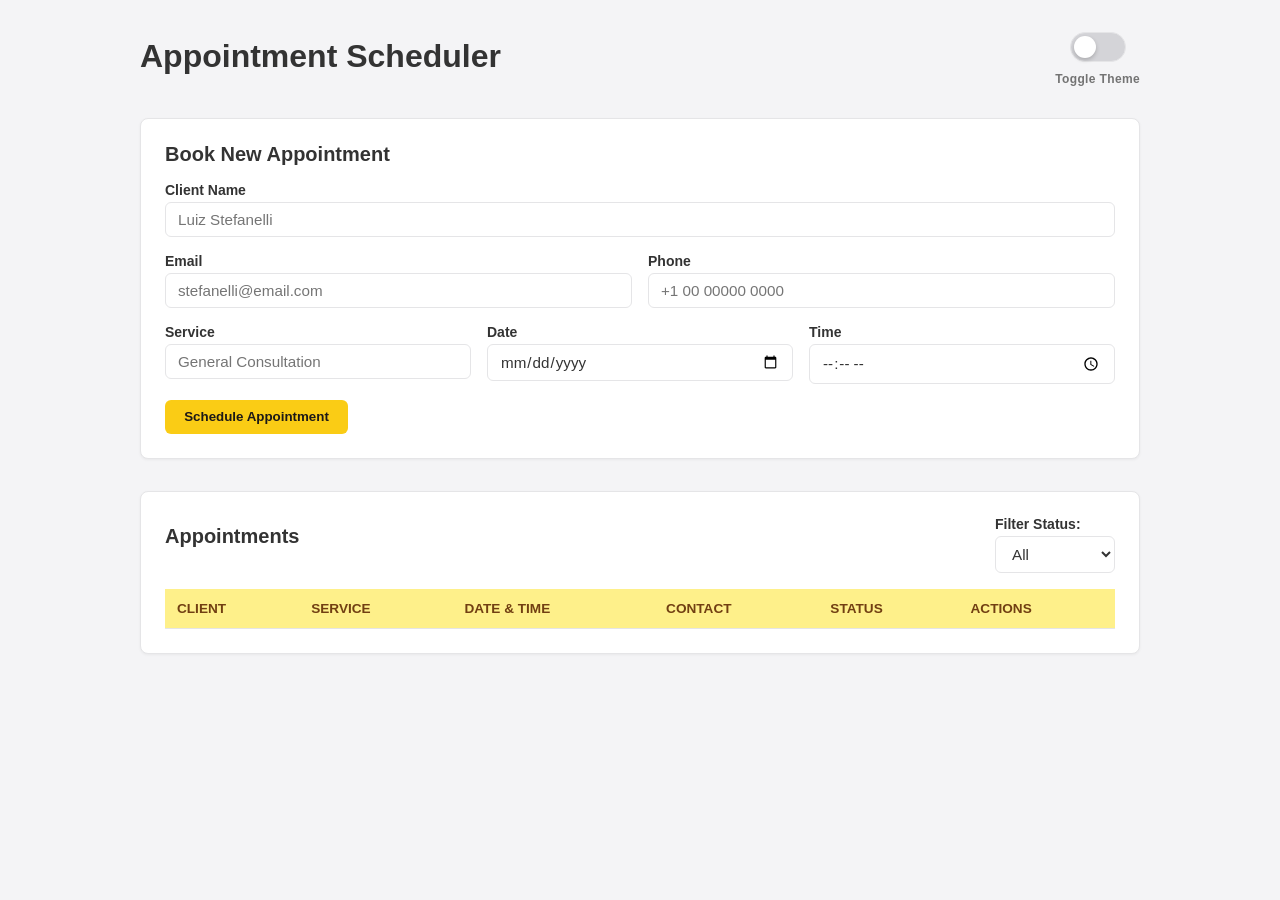
==== frontend/index.html @ 94b5669f "Frontend completed and README updated with screenshots" ====
<!DOCTYPE html>
<html lang="en">
<head>
    <meta charset="UTF-8">
    <meta name="viewport" content="width=device-width, initial-scale=1.0">
    <title>Appointment Scheduling System</title>
    <link rel="stylesheet" href="style.css">
</head>
<body>
<div class="container">

    <header class="header-container">

        <div class="header-titles">
            <h1>Appointment Scheduler</h1>
        </div>

        <div class="theme-switch-wrapper">
            <label class="theme-switch" for="theme-toggle">
                <input type="checkbox" id="theme-toggle" aria-label="Toggle Dark/Light Mode">
                <span class="slider"></span>
            </label>
            <span class="theme-label">Toggle Theme</span>
        </div>

    </header>


    <section class="card">

        <h2>Book New Appointment</h2>
        <form id="appointment-form">
            <div class="form-group">
                <label for="client_name">Client Name</label>
                <input type="text" id="client_name" required placeholder="Luiz Stefanelli">
            </div>

            <div class="form-row">
                <div class="form-group">
                    <label for="client_email">Email</label>
                    <input type="email" id="client_email" required placeholder="stefanelli@email.com">
                </div>

                <div class="form-group">
                    <label for="client_phone">Phone</label>
                    <input type="tel" id="client_phone" required placeholder="+1 00 00000 0000">
                </div>
            </div>

            <div class="form-row">
                <div class="form-group">
                    <label for="service_name">Service</label>
                    <input type="text" id="service_name" required placeholder="General Consultation">
                </div>

                <div class="form-group">
                    <label for="appointment_date">Date</label>
                    <input type="date" id="appointment_date" required>
                </div>

                <div class="form-group">
                    <label for="appointment_time">Time</label>
                    <input type="time" id="appointment_time" required>
                </div>

            </div>

            <button type="submit" class="btn btn-primary">Schedule Appointment</button>
        </form>

    </section>

    <section class="card">
        <div class="list-header">
            <h2>Appointments</h2>
            <div class="filter-group">
                <label for="status-filter">Filter Status:</label>
                <select id="status-filter">
                    <option value="">All</option>
                    <option value="Scheduled">Scheduled</option>
                    <option value="Completed">Completed</option>
                    <option value="Canceled">Canceled</option>
                </select>
            </div>
        </div>

        <table class="data-table">

            <thead>
            <tr>
                <th>Client</th>
                <th>Service</th>
                <th>Date & Time</th>
                <th>Contact</th>
                <th>Status</th>
                <th>Actions</th>
            </tr>
            </thead>

            <tbody id="appointments-tbody">
            </tbody>
        </table>
    </section>
</div>

<script src="app.js"></script>
</body>
</html>
---- frontend/style.css ----
:root {
    --bg-color: #f4f4f6;
    --card-bg: #ffffff;
    --text-color: #333333;
    --text-muted: #737373;
    --border-color: #e5e5e7;

    --btn-primary-bg: #facc15;
    --btn-primary-hover: #eab308;
    --btn-primary-text: #1c1917;

    --btn-action-bg: #e5e5e7;
    --btn-action-hover: #d4d4d8;
    --btn-action-text: #27272a;

    --table-header-bg: #fef08a;
    --table-header-text: #713f12;

    --status-scheduled: #ca8a04;
    --status-completed: #16a34a;
    --status-canceled: #dc2626;

    --switch-slider-bg: #d4d4d8;
    --switch-active-bg: #facc15;
}

body.dark-mode {
    --bg-color: #18181b;
    --card-bg: #27272a;
    --text-color: #f4f4f5;
    --text-muted: #a1a1aa;
    --border-color: #3f3f46;

    --btn-primary-bg: #f97316;
    --btn-primary-hover: #ea580c;
    --btn-primary-text: #ffffff;

    --btn-action-bg: #3f3f46;
    --btn-action-hover: #52525b;
    --btn-action-text: #f4f4f5;

    --table-header-bg: #33271e;
    --table-header-text: #fdba74;

    --status-scheduled: #f97316;
    --status-completed: #22c55e;
    --status-canceled: #ef4444;

    --switch-slider-bg: #3f3f46;
    --switch-active-bg: #f97316;
}

body, .card, input, select, button, table, td, th, .slider {
    transition: background-color 0.3s ease, color 0.3s ease, border-color 0.3s ease, box-shadow 0.3s ease;
}

* {
    box-sizing: border-box;
    margin: 0;
    padding: 0;
    font-family: 'Segoe UI', Tahoma, Geneva, Verdana, sans-serif;
}

body {
    background-color: var(--bg-color);
    color: var(--text-color);
    padding: 2rem;
}

.container {
    max-width: 1000px;
    margin: 0 auto;
}

.header-container {
    display: flex;
    justify-content: space-between;
    align-items: center;
    margin-bottom: 2rem;
}

.header-titles h1 {
    font-size: 2rem;
    margin-bottom: 0.25rem;
}

.header-titles p {
    color: var(--text-muted);
}

.theme-switch-wrapper {
    display: flex;
    flex-direction: column;
    align-items: center;
    gap: 0.35rem;
}

.theme-label {
    font-size: 0.75rem;
    font-weight: 600;
    color: var(--text-muted);
    letter-spacing: 0.03em;
}

.theme-switch {
    position: relative;
    display: inline-block;
    width: 56px;
    height: 30px;
}

.theme-switch input {
    opacity: 0;
    width: 0;
    height: 0;
}

.slider {
    position: absolute;
    cursor: pointer;
    top: 0;
    left: 0;
    right: 0;
    bottom: 0;
    background-color: var(--switch-slider-bg);
    border-radius: 34px;
    border: 1px solid var(--border-color);
    transition: background-color 0.4s cubic-bezier(0.4, 0, 0.2, 1);
}

.slider:before {
    position: absolute;
    content: "";
    height: 22px;
    width: 22px;
    left: 3px;
    bottom: 3px;
    background-color: #ffffff;
    border-radius: 50%;
    box-shadow: 0 2px 4px rgba(0, 0, 0, 0.2);
    transition: transform 0.4s cubic-bezier(0.4, 0, 0.2, 1), background-color 0.4s ease;
}

input:checked + .slider {
    background-color: var(--switch-active-bg);
}

input:checked + .slider:before {
    transform: translateX(26px);
}

.card {
    background: var(--card-bg);
    border: 1px solid var(--border-color);
    border-radius: 8px;
    padding: 1.5rem;
    margin-bottom: 2rem;
    box-shadow: 0 1px 3px rgba(0, 0, 0, 0.05);
}

.card h2 {
    font-size: 1.25rem;
    margin-bottom: 1rem;
}

.form-group {
    margin-bottom: 1rem;
    flex: 1;
}

.form-row {
    display: flex;
    gap: 1rem;
}

label {
    display: block;
    font-size: 0.875rem;
    font-weight: 600;
    margin-bottom: 0.25rem;
}

input, select {
    width: 100%;
    padding: 0.5rem 0.75rem;
    border: 1px solid var(--border-color);
    border-radius: 6px;
    font-size: 0.95rem;
    background-color: var(--card-bg);
    color: var(--text-color);
}

input:focus, select:focus {
    outline: none;
    border-color: var(--btn-primary-bg);
}

.btn {
    padding: 0.6rem 1.2rem;
    border: none;
    border-radius: 6px;
    cursor: pointer;
    font-weight: 600;
    transition: transform 0.1s ease, background-color 0.2s ease;
}

.btn:active {
    transform: scale(0.97);
}

.btn-primary {
    background-color: var(--btn-primary-bg);
    color: var(--btn-primary-text);
}

.btn-primary:hover {
    background-color: var(--btn-primary-hover);
}

.btn-sm {
    padding: 0.35rem 0.7rem;
    font-size: 0.8rem;
    background-color: var(--btn-action-bg);
    color: var(--btn-action-text);
    border: 1px solid var(--border-color);
    margin-right: 0.25rem;
}

.btn-sm:hover {
    background-color: var(--btn-action-hover);
}

.list-header {
    display: flex;
    justify-content: space-between;
    align-items: center;
    margin-bottom: 1rem;
}

.data-table {
    width: 100%;
    border-collapse: collapse;
}

.data-table th, .data-table td {
    padding: 0.75rem;
    text-align: left;
    border-bottom: 1px solid var(--border-color);
}

.data-table th {
    background-color: var(--table-header-bg);
    color: var(--table-header-text);
    font-size: 0.85rem;
    text-transform: uppercase;
}

.badge {
    padding: 0.25rem 0.5rem;
    border-radius: 12px;
    font-size: 0.75rem;
    font-weight: bold;
    color: white;
}

.badge-Scheduled { background-color: var(--status-scheduled); }
.badge-Completed { background-color: var(--status-completed); }
.badge-Canceled { background-color: var(--status-canceled); }
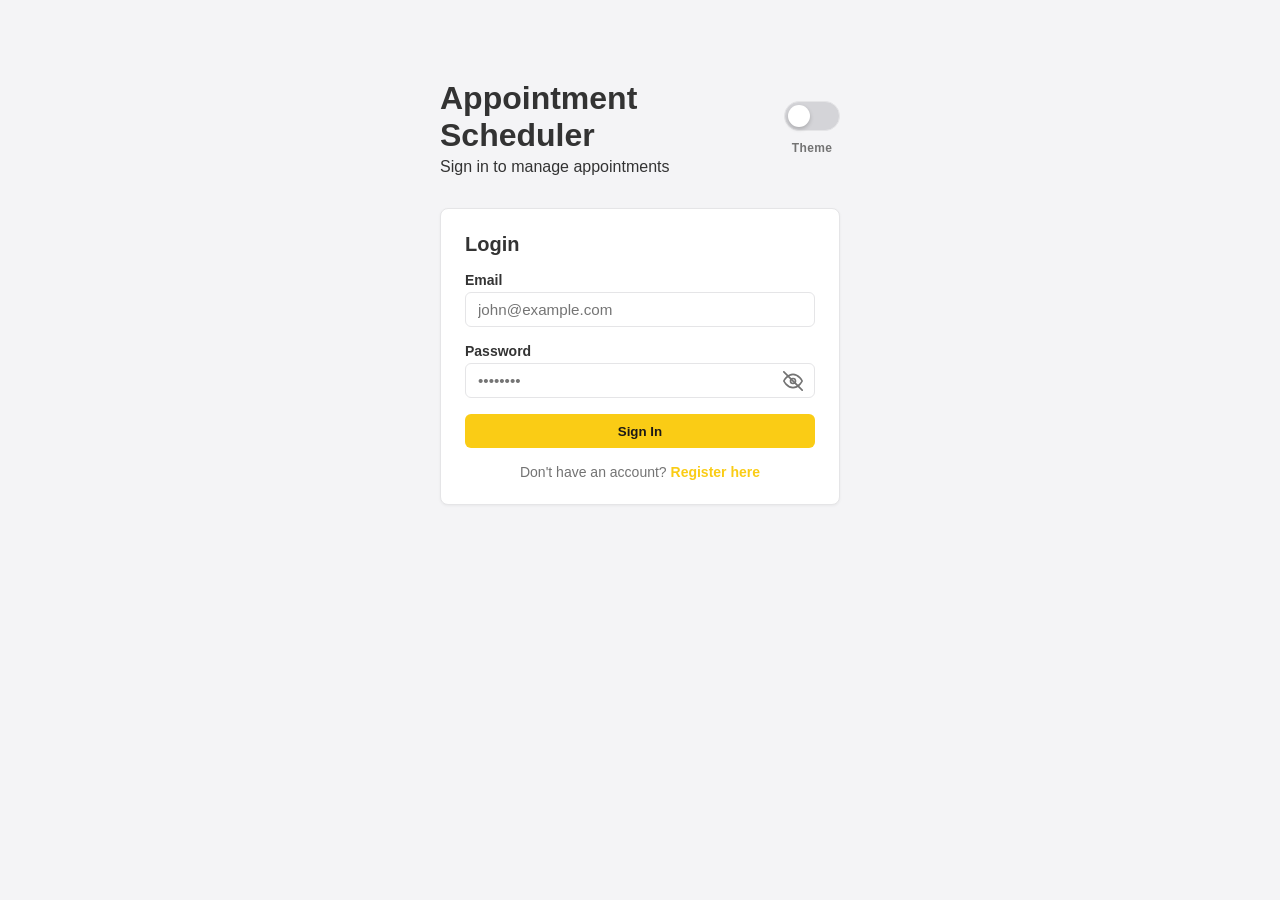
==== commit 60348250: "feat(app): add user authentication, app settings, and edit/field customisations" ====
--- a/frontend/index.html
+++ b/frontend/index.html
@@ -10,39 +10,44 @@
 <div class="container">
 
     <header class="header-container">
-
         <div class="header-titles">
             <h1>Appointment Scheduler</h1>
         </div>
 
-        <div class="theme-switch-wrapper">
-            <label class="theme-switch" for="theme-toggle">
-                <input type="checkbox" id="theme-toggle" aria-label="Toggle Dark/Light Mode">
-                <span class="slider"></span>
-            </label>
-            <span class="theme-label">Toggle Theme</span>
+        <div class="header-actions">
+            <button id="open-settings-btn" class="btn btn-sm">Settings</button>
+            <button onclick="logout()" class="btn btn-sm">Logout</button>
         </div>
-
     </header>
 
+    <section class="card">
+        <h2 id="form-title">Book New Appointment</h2>
+        <form id="appointment-form">
+            <input type="hidden" id="editing_id" value="">
 
-    <section class="card">
-
-        <h2>Book New Appointment</h2>
-        <form id="appointment-form">
             <div class="form-group">
                 <label for="client_name">Client Name</label>
-                <input type="text" id="client_name" required placeholder="Luiz Stefanelli">
+                <input type="text" id="client_name" required placeholder="John Doe">
             </div>
 
             <div class="form-row">
                 <div class="form-group">
-                    <label for="client_email">Email</label>
-                    <input type="email" id="client_email" required placeholder="stefanelli@email.com">
+                    <div style="display: flex; justify-content: space-between; align-items: center; margin-bottom: 0.25rem;">
+                        <label for="client_email" style="margin-bottom: 0;">Email</label>
+                        <label style="font-size: 0.75rem; font-weight: normal; color: var(--text-muted); display: flex; align-items: center; gap: 0.25rem; cursor: pointer;">
+                            <input type="checkbox" id="no_email_checkbox" style="width: auto;"> No Email
+                        </label>
+                    </div>
+                    <input type="email" id="client_email" required placeholder="john@example.com">
                 </div>
 
                 <div class="form-group">
-                    <label for="client_phone">Phone</label>
+                    <div style="display: flex; justify-content: space-between; align-items: center; margin-bottom: 0.25rem;">
+                        <label for="client_phone" style="margin-bottom: 0;">Phone</label>
+                        <label style="font-size: 0.75rem; font-weight: normal; color: var(--text-muted); display: flex; align-items: center; gap: 0.25rem; cursor: pointer;">
+                            <input type="checkbox" id="no_phone_checkbox" style="width: auto;"> No Phone
+                        </label>
+                    </div>
                     <input type="tel" id="client_phone" required placeholder="+1 00 00000 0000">
                 </div>
             </div>
@@ -62,12 +67,18 @@
                     <label for="appointment_time">Time</label>
                     <input type="time" id="appointment_time" required>
                 </div>
-
             </div>
 
-            <button type="submit" class="btn btn-primary">Schedule Appointment</button>
+            <div class="form-group">
+                <label for="notes">Notes / Observations <small style="font-weight: normal; color: var(--text-muted);">(Optional)</small></label>
+                <textarea id="notes" placeholder="Add any special instructions or observations..." rows="3" style="width: 100%; padding: 0.5rem 0.75rem; border: 1px solid var(--border-color); border-radius: 6px; font-size: 0.95rem; background-color: var(--card-bg); color: var(--text-color); resize: vertical;"></textarea>
+            </div>
+
+            <div class="form-actions-row">
+                <button type="submit" id="submit-btn" class="btn btn-primary">Schedule Appointment</button>
+                <button type="button" id="cancel-edit-btn" class="btn btn-sm" style="display: none;">Cancel Edit</button>
+            </div>
         </form>
-
     </section>
 
     <section class="card">
@@ -85,7 +96,6 @@
         </div>
 
         <table class="data-table">
-
             <thead>
             <tr>
                 <th>Client</th>
@@ -96,13 +106,52 @@
                 <th>Actions</th>
             </tr>
             </thead>
-
             <tbody id="appointments-tbody">
             </tbody>
         </table>
     </section>
 </div>
 
+<div class="modal-overlay" id="settings-modal">
+    <div class="modal-card">
+        <div class="modal-header">
+            <h3>Settings</h3>
+            <button type="button" class="close-btn" id="close-settings-btn">&times;</button>
+        </div>
+        <div class="modal-body">
+            <div class="form-group">
+                <label>Theme</label>
+                <div class="theme-switch-wrapper" style="align-items: flex-start;">
+                    <label class="theme-switch" for="theme-toggle">
+                        <input type="checkbox" id="theme-toggle" aria-label="Toggle Dark/Light Mode">
+                        <span class="slider"></span>
+                    </label>
+                </div>
+            </div>
+
+            <div class="form-group">
+                <label for="setting-date-format">Date Format</label>
+                <select id="setting-date-format">
+                    <option value="YYYY-MM-DD">YYYY-MM-DD (2026-10-28)</option>
+                    <option value="DD/MM/YYYY">DD/MM/YYYY (28/10/2026)</option>
+                    <option value="MM/DD/YYYY">MM/DD/YYYY (10/28/2026)</option>
+                </select>
+            </div>
+
+            <div class="form-group">
+                <label for="setting-time-format">Time Format</label>
+                <select id="setting-time-format">
+                    <option value="24">24-hour (14:30)</option>
+                    <option value="12">12-hour (02:30 PM)</option>
+                </select>
+            </div>
+        </div>
+        <div class="modal-footer">
+            <button class="btn btn-primary" id="save-settings-btn">Save Settings</button>
+        </div>
+    </div>
+</div>
+
 <script src="app.js"></script>
 </body>
 </html>
--- a/frontend/style.css
+++ b/frontend/style.css
@@ -22,6 +22,9 @@
 
     --switch-slider-bg: #d4d4d8;
     --switch-active-bg: #facc15;
+
+    --preview-bg: #f8fafc;
+    --preview-border: #cbd5e1;
 }
 
 body.dark-mode {
@@ -48,9 +51,12 @@
 
     --switch-slider-bg: #3f3f46;
     --switch-active-bg: #f97316;
-}
-
-body, .card, input, select, button, table, td, th, .slider {
+
+    --preview-bg: #18181b;
+    --preview-border: #3f3f46;
+}
+
+body, .card, input, select, button, table, td, th, .slider, .info-preview-box, .modal-card {
     transition: background-color 0.3s ease, color 0.3s ease, border-color 0.3s ease, box-shadow 0.3s ease;
 }
 
@@ -84,8 +90,9 @@
     margin-bottom: 0.25rem;
 }
 
-.header-titles p {
-    color: var(--text-muted);
+.header-actions {
+    display: flex;
+    gap: 0.5rem;
 }
 
 .theme-switch-wrapper {
@@ -173,6 +180,12 @@
     gap: 1rem;
 }
 
+.form-actions-row {
+    display: flex;
+    gap: 0.5rem;
+    align-items: center;
+}
+
 label {
     display: block;
     font-size: 0.875rem;
@@ -193,6 +206,22 @@
 input:focus, select:focus {
     outline: none;
     border-color: var(--btn-primary-bg);
+}
+
+.info-preview-box {
+    background-color: var(--preview-bg);
+    border: 1px dashed var(--preview-border);
+    border-radius: 6px;
+    padding: 0.75rem 1rem;
+    margin-bottom: 1rem;
+    font-size: 0.875rem;
+    color: var(--text-color);
+}
+
+.preview-title {
+    font-weight: 700;
+    margin-right: 0.5rem;
+    color: var(--text-muted);
 }
 
 .btn {
@@ -263,6 +292,97 @@
     color: white;
 }
 
-.badge-Scheduled { background-color: var(--status-scheduled); }
-.badge-Completed { background-color: var(--status-completed); }
-.badge-Canceled { background-color: var(--status-canceled); }+.badge-scheduled { background-color: var(--status-scheduled); }
+.badge-completed { background-color: var(--status-completed); }
+.badge-canceled { background-color: var(--status-canceled); }
+
+.eye-btn {
+    position: absolute;
+    right: 0.5rem;
+    top: 50%;
+    transform: translateY(-50%);
+    background: none;
+    border: none;
+    cursor: pointer;
+    color: var(--text-muted);
+    padding: 0.25rem;
+    display: flex;
+    align-items: center;
+    justify-content: center;
+    transition: color 0.2s ease, transform 0.2s ease;
+}
+
+.eye-btn:hover {
+    color: var(--text-color);
+}
+
+.eye-btn:active {
+    transform: translateY(-50%) scale(0.9);
+}
+
+.eye-icon {
+    width: 20px;
+    height: 20px;
+}
+
+.eye-strike {
+    stroke-dasharray: 32;
+    stroke-dashoffset: 0;
+    transition: stroke-dashoffset 0.3s cubic-bezier(0.4, 0, 0.2, 1);
+}
+
+.eye-btn.active .eye-strike {
+    stroke-dashoffset: 32;
+}
+
+.modal-overlay {
+    position: fixed;
+    top: 0;
+    left: 0;
+    width: 100%;
+    height: 100%;
+    background: rgba(0, 0, 0, 0.5);
+    display: flex;
+    align-items: center;
+    justify-content: center;
+    opacity: 0;
+    pointer-events: none;
+    transition: opacity 0.3s ease;
+    z-index: 1000;
+}
+
+.modal-overlay.active {
+    opacity: 1;
+    pointer-events: auto;
+}
+
+.modal-card {
+    background: var(--card-bg);
+    border: 1px solid var(--border-color);
+    border-radius: 8px;
+    width: 100%;
+    max-width: 400px;
+    padding: 1.5rem;
+    box-shadow: 0 4px 12px rgba(0, 0, 0, 0.15);
+}
+
+.modal-header {
+    display: flex;
+    justify-content: space-between;
+    align-items: center;
+    margin-bottom: 1rem;
+}
+
+.close-btn {
+    background: none;
+    border: none;
+    font-size: 1.5rem;
+    cursor: pointer;
+    color: var(--text-muted);
+}
+
+.modal-footer {
+    display: flex;
+    justify-content: flex-end;
+    margin-top: 1.5rem;
+}
